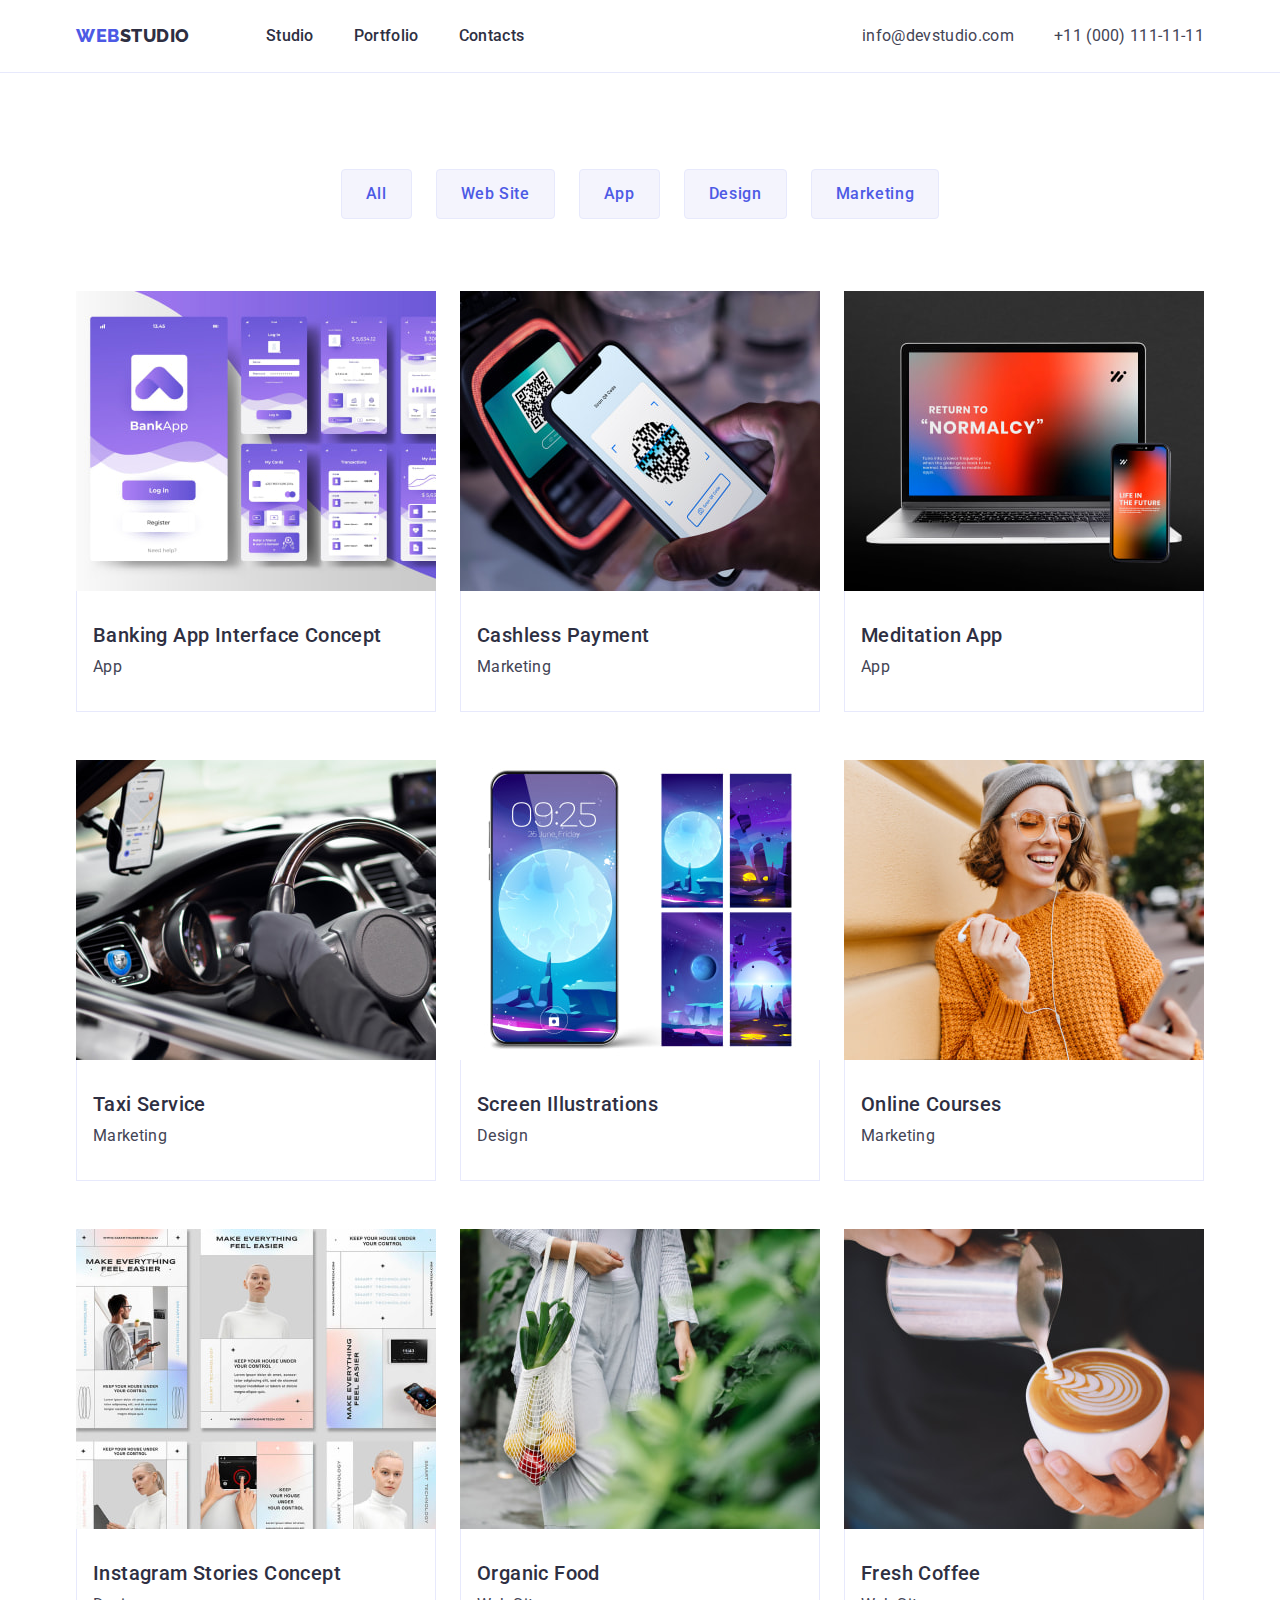
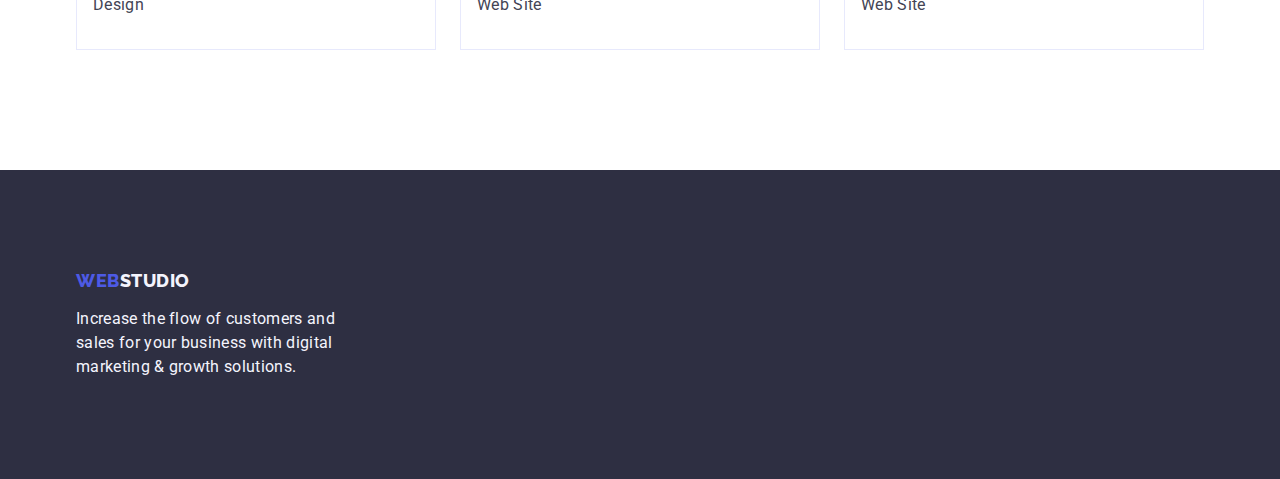
==== portfolio.html @ 87d80cf1 "Initial commit" ====
<!DOCTYPE html>
<html lang="en">
  <head>
    <meta charset="UTF-8" />
    <meta http-equiv="X-UA-Compatible" content="IE=edge" />
    <meta name="viewport" content="width=device-width, initial-scale=1.0" />
    <meta name="description" content="WebStudio" />
    <title>Portfolio</title>
    <link rel="preconnect" href="https://fonts.googleapis.com" />
    <link rel="preconnect" href="https://fonts.gstatic.com" />
    <link
      href="https://fonts.googleapis.com/css2?family=Raleway:wght@800&family=Roboto:wght@400;500;700&display=swap"
      rel="stylesheet" />
    <link
      rel="stylesheet"
      href="https://cdn.jsdelivr.net/npm/modern-normalize@2.0.0/modern-normalize.min.css" />
    <link rel="stylesheet" href="./css/styles.css" />
  </head>
  <body>
    <header class="header">
      <div class="container header-container">
        <nav class="navigation">
          <a class="logo link" href="./portfolio.html"
            >Web<span class="logo-decor">Studio</span></a
          >
          <ul class="menu list">
            <li class="menu-item">
              <a class="menu-link link" href="./index.html">Studio</a>
            </li>
            <li class="menu-item">
              <a class="menu-link link" href="./portfolio.html">Portfolio</a>
            </li>
            <li class="menu-item">
              <a class="menu-link link" href="">Contacts</a>
            </li>
          </ul>
        </nav>
        <address class="contacts">
          <ul class="contacts-list list">
            <li class="contacts-item">
              <a class="contacts-link link" href="mailto:info@devstudio.com"
                >info@devstudio.com</a
              >
            </li>
            <li class="contacts-item">
              <a class="contacts-link link" href="tel:+110001111111"
                >+11 (000) 111-11-11</a
              >
            </li>
          </ul>
        </address>
      </div>
    </header>
    <main class="main">
      <!-- section Portfolio -->
      <section class="portfolio section">
        <div class="container">
          <h1 class="visually-hidden">Portfolio</h1>
          <ul class="filter list">
            <li class="filter-item">
              <button type="button" class="filter-btn button">All</button>
            </li>
            <li class="filter-item">
              <button type="button" class="filter-btn button">Web Site</button>
            </li>
            <li class="filter-item">
              <button type="button" class="filter-btn button">App</button>
            </li>
            <li class="filter-item">
              <button type="button" class="filter-btn button">Design</button>
            </li>
            <li class="filter-item">
              <button type="button" class="filter-btn button">Marketing</button>
            </li>
          </ul>
          <ul class="content list card-set">
            <li class="card card-set-item">
              <a href="" class="link">
                <img
                  src="./images/portfolio/img-01.jpg"
                  alt="Banking App Interface Concept"
                  class="card-img"
                  width="360"
                  height="300" />
                <div class="card-info portfolio-card-info">
                  <h2 class="subtitle">Banking App Interface Concept</h2>
                  <p class="text">App</p>
                </div>
              </a>
            </li>
            <li class="card card-set-item">
              <a href="" class="link">
                <img
                  src="./images/portfolio/img-02.jpg"
                  alt="Cashless Payment"
                  class="card-img"
                  width="360"
                  height="300" />
                <div class="card-info portfolio-card-info">
                  <h2 class="subtitle">Cashless Payment</h2>
                  <p class="text">Marketing</p>
                </div>
              </a>
            </li>
            <li class="card card-set-item">
              <a href="" class="link">
                <img
                  src="./images/portfolio/img-03.jpg"
                  alt="Meditation App"
                  class="card-img"
                  width="360"
                  height="300" />
                <div class="card-info portfolio-card-info">
                  <h2 class="subtitle">Meditation App</h2>
                  <p class="text">App</p>
                </div>
              </a>
            </li>
            <li class="card card-set-item">
              <a href="" class="link">
                <img
                  src="./images/portfolio/img-04.jpg"
                  alt="a man driving a taxi"
                  class="card-img"
                  width="360"
                  height="300" />
                <div class="card-info portfolio-card-info">
                  <h2 class="subtitle">Taxi Service</h2>
                  <p class="text">Marketing</p>
                </div>
              </a>
            </li>
            <li class="card card-set-item">
              <a href="" class="link">
                <img
                  src="./images/portfolio/img-05.jpg"
                  alt="Screen Illustrations"
                  class="card-img"
                  width="360"
                  height="300" />
                <div class="card-info portfolio-card-info">
                  <h2 class="subtitle">Screen Illustrations</h2>
                  <p class="text">Design</p>
                </div>
              </a>
            </li>
            <li class="card card-set-item">
              <a href="" class="link">
                <img
                  src="./images/portfolio/img-06.jpg"
                  alt="the girl communicates online"
                  class="card-img"
                  width="360"
                  height="300" />
                <div class="card-info portfolio-card-info">
                  <h2 class="subtitle">Online Courses</h2>
                  <p class="text">Marketing</p>
                </div>
              </a>
            </li>
            <li class="card card-set-item">
              <a href="" class="link">
                <img
                  src="./images/portfolio/img-07.jpg"
                  alt="Instagram Stories"
                  class="card-img"
                  width="360"
                  height="300" />
                <div class="card-info portfolio-card-info">
                  <h2 class="subtitle">Instagram Stories Concept</h2>
                  <p class="text">Design</p>
                </div>
              </a>
            </li>
            <li class="card card-set-item">
              <a href="" class="link">
                <img
                  src="./images/portfolio/img-08.jpg"
                  alt="a woman holds a bag with groceries in her hands"
                  class="card-img"
                  width="360"
                  height="300" />
                <div class="card-info portfolio-card-info">
                  <h2 class="subtitle">Organic Food</h2>
                  <p class="text">Web Site</p>
                </div>
              </a>
            </li>
            <li class="card card-set-item">
              <a href="" class="link">
                <img
                  src="./images/portfolio/img-09.jpg"
                  alt="a cup of coffee"
                  class="card-img"
                  width="360"
                  height="300" />
                <div class="card-info portfolio-card-info">
                  <h2 class="subtitle">Fresh Coffee</h2>
                  <p class="text">Web Site</p>
                </div>
              </a>
            </li>
          </ul>
        </div>
      </section>
    </main>
    <footer class="footer">
      <div class="container footer-container">
        <a class="logo footer-logo link" href="./index.html"
          >Web<span class="logo-decor">Studio</span></a
        >
        <p class="footer-text">
          Increase the flow of customers and sales for your business with
          digital marketing & growth solutions.
        </p>
      </div>
    </footer>
  </body>
</html>
---- css/styles.css ----
/*____________________ЗМІННІ___________________________*/

:root {

    /*____________________COLOR___________________________*/
    --iris: #4d5ae5;
    --ocean: #404bbf;
    --navyBlue: #2e2f42;
    --green: #31d0aa;
    --slate: #434455;
    --lightSlate: #8E8F99;
    --cornflower: #E7E9FC;
    --cloud: #F4F4FD;
    --navyBlueModal: #2e2f4266;
    --grey: #2e2f42b3;
    --white: #ffffff;
    --dairy: #FCFCFC;

/*____________________FONTS___________________________*/

    --logoFont: "Raleway", sans-serif;


    /*____________________FLEX___________________________*/
    --items: 3;
    --indent-column: 24px;
    --indent-row: var(--indent-column);

}


/*____________________ЗАГАЛЬНІ НАЛАШТУВАННЯ___________________________*/

body {
    font-family: "Roboto", sans-serif;
    letter-spacing: 0.02em;
    font-weight: 400;
    font-size: 16px;
    line-height: 1.5;
    background-color: var(--white);
    color: var(--slate);
    min-height: 100vh;
    display: flex;
    flex-direction: column;
}

main {
    flex-grow: 1;
}

button {
    cursor: pointer;
    border: none;
}

address {
    font-style: normal;
}

h1,
h2,
h3,
h4,
h5,
h6,
p {
    margin: 0;
}

ul,
ol {
    margin: 0;
    padding: 0;
}

img {
    display: block;
    max-width: 100%;
    height: auto;
}


.list {
    list-style-type: none;
}

.link {
    text-decoration: none;
    color: currentColor;
}

.visually-hidden {
    position: absolute;
    width: 1px;
    height: 1px;
    margin: -1px;
    border: 0;
    padding: 0;
    white-space: nowrap;
    clip-path: inset(100%);
    clip: rect(0 0 0 0);
    overflow: hidden;
}

.section {
    padding-top: 120px;
    padding-bottom: 120px;
}

.container {
    max-width: 1158px;
    margin: 0 auto;
    padding: 0 15px;
}



/*____________________FLEX___________________________*/

.card-set {
    display: flex;
    flex-wrap: wrap;
    row-gap: var(--indent-row);
    column-gap: var(--indent-column);
}

.card-set-item {
    flex-basis: calc((100% - var(--indent-column) * (var(--items) - 1)) / var(--items));
}




/*____________________HEADER___________________________*/

.header {
    border-bottom: 1px solid var(--cornflower);
}

.header-container {
    display: flex;
    align-items: center;
    justify-content: space-between;
    column-gap: 76px;
}

.navigation {
    display: flex;
    align-items: center;
    /* column-gap: 76px; */
}

.logo {
    font-family: var(--logoFont);
    font-weight: 800;
    font-size: 18px;
    line-height: 1.17;
    text-transform: uppercase;
    color: var(--iris);
    letter-spacing: 0.03em;
    margin-right: 76px;
}

.logo-decor {
    color: var(--navyBlue);
}

.menu {
    display: flex;
    align-items: center;
    /* column-gap: 40px; */
    gap: 40px;
    flex-wrap: wrap;
}

.menu-item {
}

.menu-link {
    display: inline-block;
    font-weight: 500;
    color: var(--navyBlue);
    font-size: 16px;
    line-height: 1.5;
    letter-spacing: 0.02em;
    padding: 24px 0;
}

.menu-link:hover,
.menu-link:focus 
{
    text-decoration: underline;
}

.menu-link:hover,
.menu-link:focus,
.contacts-link:hover,
.contacts-link:focus {
    color: var(--ocean);
}

.contacts-list {
    display: flex;
    align-items: center;
    justify-content: flex-end;
    flex-wrap: wrap;
    /* column-gap: 40px; */
    /* row-gap: 20px; */
    gap: 40px;
}

.contacts-link {
    color: var(--slate);
}


/*____________________HERO___________________________*/

.hero {
    background-color: var(--navyBlue);
    text-align: center;
    padding: 188px 0;
}

.main-title {
    color: var(--white);
    font-weight: 700;
    font-size: 56px;
    line-height: 1.07;
    letter-spacing: 0.02em;
    max-width: 496px;
    margin: 0 auto;
}

.main-title:not(:last-child) {
   margin-bottom: 48px;
}

.button-main {
    color: var(--white);
    background-color: var(--iris);
    padding: 16px 32px;
    min-width: 169px;
    margin: 0 auto;
}

.button-main:hover,
.button-main:focus {
    background-color: var(--ocean);
}


/*____________________СПІЛЬНІ НАЛАШТУВАННЯ___________________________*/

.section-title {
    font-weight: 700;
    font-size: 36px;
    line-height: 1.11;
    text-align: center;
    text-transform: capitalize;
    color: var(--navyBlue);
    letter-spacing: 0.02em;
}

.section-title:not(:last-child) {
    margin-bottom: 72px;
}

.subtitle {
    font-weight: 500;
    font-size: 20px;
    line-height: 1.2;
    color: var(--navyBlue);
    letter-spacing: 0.02em;
}

.subtitle:not(:last-child) {
    margin-bottom: 8px;
}

.card-info {
    padding: 32px 16px;
}

.button {
    font-family: "Roboto", sans-serif;
    font-weight: 500;
    letter-spacing: 0.04em;
    text-transform: capitalize;
    font-size: 16px;
    line-height: 1.5;
    /* display: inline-block; */
    display: block;
    border-radius: 4px;
}

/*____________________BENEFITS___________________________*/

.benefits {
    /* padding-bottom: 0; */
}

.benefits-list {
    --items: 4;
    /* gap: 24px; */
}

.benefits-item {
   /* flex-basis: calc((100% - 3 * 24px) / 4); */
}





/*____________________TEAM___________________________*/

.team {
    background-color: var(--cloud);
    text-align: center;
}

.team-list {
    --items: 4;
    /* gap: 24px; */
}

.team-item {
    background-color: var(--white);
    border-radius: 0px 0px 4px 4px;
    box-shadow: 0px 2px 1px 0px rgba(46, 47, 66, 0.08), 0px 1px 1px 0px rgba(46, 47, 66, 0.16), 0px 1px 6px 0px rgba(46, 47, 66, 0.08);
}



/*____________________FOOTER___________________________*/

.footer {
    background-color: var(--navyBlue);
    padding: 100px 0;
}

.footer-logo {
    display: inline-block;
}

.footer-logo:not(:last-child) {
    margin-bottom: 16px;
}

.footer-text {
    color: var(--cloud);
    max-width: 264px;
}

.footer .logo-decor {
    color: var(--cloud);
}


/*____________________FILTER / PORTFOLIO___________________________*/

.portfolio {
    padding-top: 96px;
}

.filter {
    display: flex;
    justify-content: center;
    align-items: center;
    flex-wrap: wrap;
    gap: 24px;
}

.filter:not(:last-child) {
    margin-bottom: 72px;
}

.filter-btn {
    color: var(--iris);
    background-color: var(--cloud);
    padding: 12px 24px;
    border: 1px solid var(--cornflower);
}

.filter-btn:hover,
.filter-btn:focus
 {
    color: var(--white);
    background-color: var(--ocean);
    border: 1px solid transparent;
}

.content {
    --indent-row: 48px;
}

.portfolio-card-info {
    border: 1px solid var(--cornflower);
    border-top: none;
}
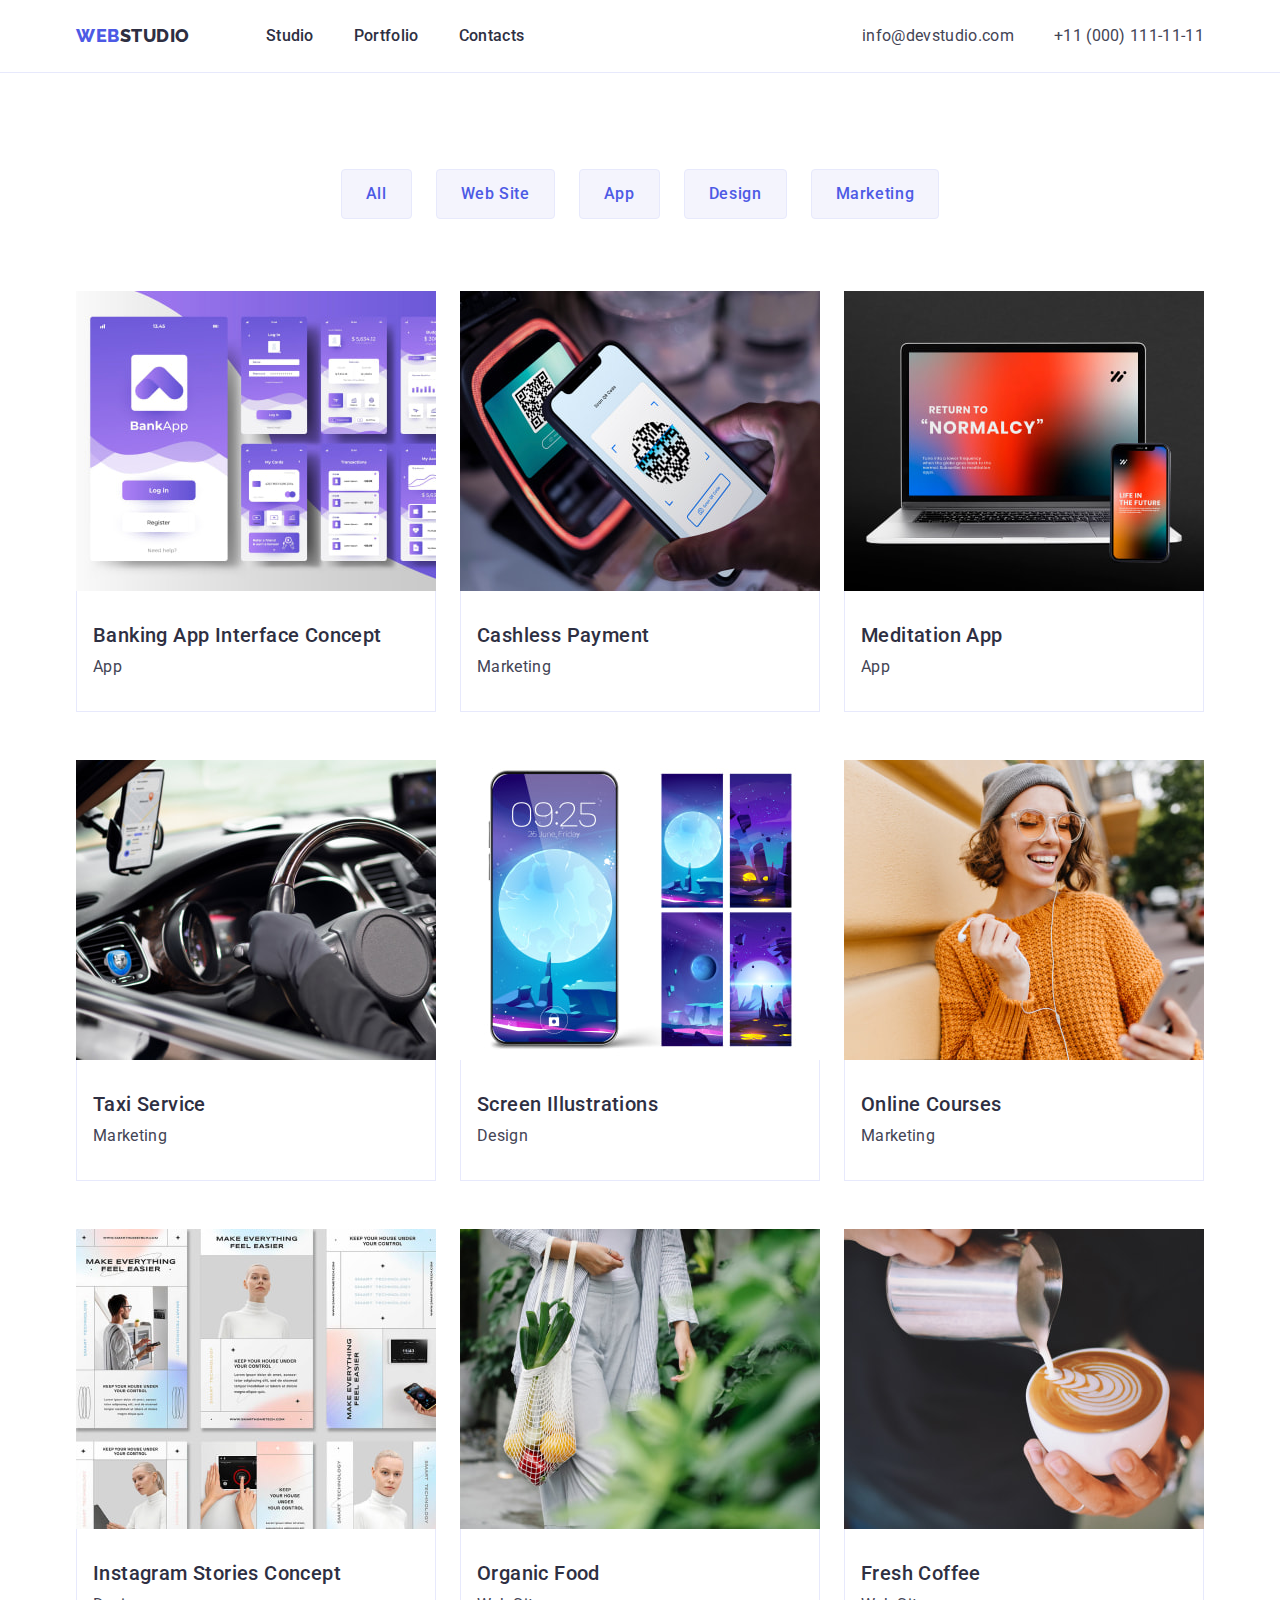
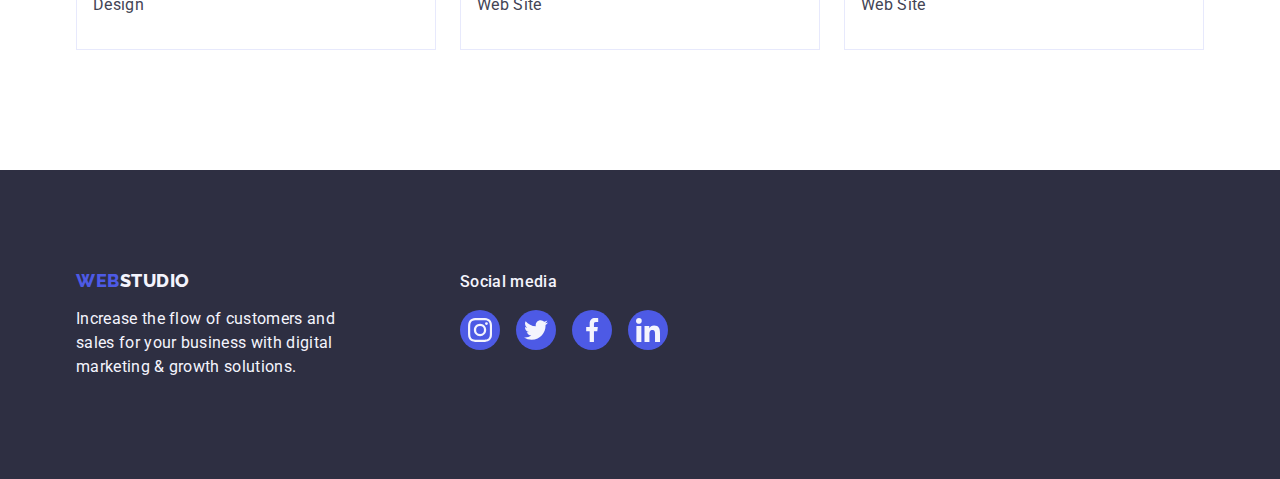
==== commit 308caa56: "стилі для benefits, team, customers, footer" ====
--- a/portfolio.html
+++ b/portfolio.html
@@ -206,13 +206,60 @@
     </main>
     <footer class="footer">
       <div class="container footer-container">
-        <a class="logo footer-logo link" href="./index.html"
-          >Web<span class="logo-decor">Studio</span></a
-        >
-        <p class="footer-text">
-          Increase the flow of customers and sales for your business with
-          digital marketing & growth solutions.
-        </p>
+        <div class="footer-column-one">
+          <a class="logo footer-logo link" href="./index.html"
+            >Web<span class="logo-decor">Studio</span></a
+          >
+          <p class="footer-text">
+            Increase the flow of customers and sales for your business with
+            digital marketing & growth solutions.
+          </p>
+        </div>
+        <div class="footer-column-two">
+          <p class="footer-text footer-text-weight">Social media</p>
+          <ul class="footer-social-list list social">
+            <li class="social-item">
+              <a
+                href=""
+                class="footer-social-link social-link"
+                aria-label="instagram">
+                <svg class="social-icon" width="24" height="24">
+                  <use href="./images/icons.svg#instagram"></use>
+                </svg>
+              </a>
+            </li>
+            <li class="social-item">
+              <a
+                href=""
+                class="footer-social-link social-link"
+                aria-label="twitter">
+                <svg class="social-icon" width="24" height="24">
+                  <use href="./images/icons.svg#twitter"></use>
+                </svg>
+              </a>
+            </li>
+            <li class="social-item">
+              <a
+                href=""
+                class="footer-social-link social-link"
+                aria-label="facebook">
+                <svg class="social-icon" width="24" height="24">
+                  <use href="./images/icons.svg#facebook"></use>
+                </svg>
+              </a>
+            </li>
+            <li class="social-item">
+              <a
+                href=""
+                class="footer-social-link social-link"
+                aria-label="linkedin">
+                <svg class="social-icon" width="24" height="24">
+                  <use href="./images/icons.svg#linkedin"></use>
+                </svg>
+              </a>
+            </li>
+          </ul>
+        </div>
       </div>
     </footer>
   </body>
--- a/css/styles.css
+++ b/css/styles.css
@@ -21,6 +21,12 @@
     --logoFont: "Raleway", sans-serif;
 
 
+/*____________________ANIMATION___________________________*/
+
+    --duration: 250ms;
+    --timingFunction: cubic-bezier(0.4, 0, 0.2, 1);
+
+
     /*____________________FLEX___________________________*/
     --items: 3;
     --indent-column: 24px;
@@ -130,126 +136,6 @@
 
 
 
-
-/*____________________HEADER___________________________*/
-
-.header {
-    border-bottom: 1px solid var(--cornflower);
-}
-
-.header-container {
-    display: flex;
-    align-items: center;
-    justify-content: space-between;
-    column-gap: 76px;
-}
-
-.navigation {
-    display: flex;
-    align-items: center;
-    /* column-gap: 76px; */
-}
-
-.logo {
-    font-family: var(--logoFont);
-    font-weight: 800;
-    font-size: 18px;
-    line-height: 1.17;
-    text-transform: uppercase;
-    color: var(--iris);
-    letter-spacing: 0.03em;
-    margin-right: 76px;
-}
-
-.logo-decor {
-    color: var(--navyBlue);
-}
-
-.menu {
-    display: flex;
-    align-items: center;
-    /* column-gap: 40px; */
-    gap: 40px;
-    flex-wrap: wrap;
-}
-
-.menu-item {
-}
-
-.menu-link {
-    display: inline-block;
-    font-weight: 500;
-    color: var(--navyBlue);
-    font-size: 16px;
-    line-height: 1.5;
-    letter-spacing: 0.02em;
-    padding: 24px 0;
-}
-
-.menu-link:hover,
-.menu-link:focus 
-{
-    text-decoration: underline;
-}
-
-.menu-link:hover,
-.menu-link:focus,
-.contacts-link:hover,
-.contacts-link:focus {
-    color: var(--ocean);
-}
-
-.contacts-list {
-    display: flex;
-    align-items: center;
-    justify-content: flex-end;
-    flex-wrap: wrap;
-    /* column-gap: 40px; */
-    /* row-gap: 20px; */
-    gap: 40px;
-}
-
-.contacts-link {
-    color: var(--slate);
-}
-
-
-/*____________________HERO___________________________*/
-
-.hero {
-    background-color: var(--navyBlue);
-    text-align: center;
-    padding: 188px 0;
-}
-
-.main-title {
-    color: var(--white);
-    font-weight: 700;
-    font-size: 56px;
-    line-height: 1.07;
-    letter-spacing: 0.02em;
-    max-width: 496px;
-    margin: 0 auto;
-}
-
-.main-title:not(:last-child) {
-   margin-bottom: 48px;
-}
-
-.button-main {
-    color: var(--white);
-    background-color: var(--iris);
-    padding: 16px 32px;
-    min-width: 169px;
-    margin: 0 auto;
-}
-
-.button-main:hover,
-.button-main:focus {
-    background-color: var(--ocean);
-}
-
-
 /*____________________СПІЛЬНІ НАЛАШТУВАННЯ___________________________*/
 
 .section-title {
@@ -294,10 +180,153 @@
     border-radius: 4px;
 }
 
+.social {
+    display: flex;
+    align-items: center;
+    flex-wrap: wrap;
+}
+
+.social-item {}
+
+.social-link {
+    display: flex;
+    align-items: center;
+    justify-content: center;
+    flex-basis: 40px;
+    width: 40px;
+    height: 40px;
+    border-radius: 50%;
+    background-color: var(--iris);
+    transition: background-color var(--duration) var(--timingFunction);
+}
+
+.social-icon {}
+
+
+
+/*____________________HEADER___________________________*/
+
+.header {
+    border-bottom: 1px solid var(--cornflower);
+}
+
+.header-container {
+    display: flex;
+    align-items: center;
+    justify-content: space-between;
+    column-gap: 76px;
+}
+
+.navigation {
+    display: flex;
+    align-items: center;
+    /* column-gap: 76px; */
+}
+
+.logo {
+    font-family: var(--logoFont);
+    font-weight: 800;
+    font-size: 18px;
+    line-height: 1.17;
+    text-transform: uppercase;
+    color: var(--iris);
+    letter-spacing: 0.03em;
+    margin-right: 76px;
+}
+
+.logo-decor {
+    color: var(--navyBlue);
+}
+
+.menu {
+    display: flex;
+    align-items: center;
+    /* column-gap: 40px; */
+    gap: 40px;
+    flex-wrap: wrap;
+}
+
+.menu-item {
+}
+
+.menu-link {
+    display: inline-block;
+    font-weight: 500;
+    color: var(--navyBlue);
+    font-size: 16px;
+    line-height: 1.5;
+    letter-spacing: 0.02em;
+    padding: 24px 0;
+}
+
+.menu-link:hover,
+.menu-link:focus 
+{
+    text-decoration: underline;
+}
+
+.menu-link:hover,
+.menu-link:focus,
+.contacts-link:hover,
+.contacts-link:focus {
+    color: var(--ocean);
+}
+
+.contacts-list {
+    display: flex;
+    align-items: center;
+    justify-content: flex-end;
+    flex-wrap: wrap;
+    /* column-gap: 40px; */
+    /* row-gap: 20px; */
+    gap: 40px;
+}
+
+.contacts-link {
+    color: var(--slate);
+}
+
+
+/*____________________HERO___________________________*/
+
+.hero {
+    background-color: var(--navyBlue);
+    text-align: center;
+    padding: 188px 0;
+}
+
+.main-title {
+    color: var(--white);
+    font-weight: 700;
+    font-size: 56px;
+    line-height: 1.07;
+    letter-spacing: 0.02em;
+    max-width: 496px;
+    margin: 0 auto;
+}
+
+.main-title:not(:last-child) {
+   margin-bottom: 48px;
+}
+
+.button-main {
+    color: var(--white);
+    background-color: var(--iris);
+    padding: 16px 32px;
+    min-width: 169px;
+    margin: 0 auto;
+}
+
+.button-main:hover,
+.button-main:focus {
+    background-color: var(--ocean);
+}
+
+
 /*____________________BENEFITS___________________________*/
 
 .benefits {
-    /* padding-bottom: 0; */
+   
 }
 
 .benefits-list {
@@ -309,6 +338,26 @@
    /* flex-basis: calc((100% - 3 * 24px) / 4); */
 }
 
+.benefits-wrap-icon{
+    padding: 24px 100px;
+    background-color: var(--cloud);
+}
+
+.benefits-wrap-icon:not(:last-child) {
+   margin-bottom: 8px;
+}
+
+.benefits-icon {}
+
+
+
+
+
+/*____________________SPECIALTY___________________________*/
+
+.specialty {
+    padding-top: 0;
+}
 
 
 
@@ -331,6 +380,64 @@
     box-shadow: 0px 2px 1px 0px rgba(46, 47, 66, 0.08), 0px 1px 1px 0px rgba(46, 47, 66, 0.16), 0px 1px 6px 0px rgba(46, 47, 66, 0.08);
 }
 
+.team-text:not(:last-child) {
+    margin-bottom: 8px;
+}
+
+.team-social-list {
+    gap: 24px;
+}
+
+.team-social-link {
+
+}
+
+.team-social-link:hover, .team-social-link:focus {
+    background-color: var(--ocean);
+}
+
+
+
+
+/*____________________CUSTOMERS___________________________*/
+
+.customers {}
+
+.customers-list {
+    display: flex;
+    align-items: center;
+    flex-wrap: wrap;
+    gap: 24px;
+}
+
+.customers-item {}
+
+.customers-link {
+    display: flex;
+    align-items: center;
+    justify-content: center;
+    flex-basis: 168px;
+    width: 168px;
+    height: 88px;
+    border: 1px solid var(--lightSlate);
+    border-radius: 4px;
+    transition: border-color var(--duration) var(--timingFunction);
+}
+
+.customers-link:hover, 
+.customers-link:focus {
+    border-color: var(--ocean);
+}
+
+.customers-icon {
+    fill: var(--lightSlate);
+    transition: fill var(--duration) var(--timingFunction);
+}
+
+.customers-link:hover .customers-icon,
+.customers-link:focus .customers-icon {
+    fill: var(--ocean);
+}
 
 
 /*____________________FOOTER___________________________*/
@@ -340,6 +447,15 @@
     padding: 100px 0;
 }
 
+.footer-container {
+    display: flex;
+    flex-wrap: wrap;
+}
+
+.footer-column-one:not(:last-child) {
+    margin-right: 120px;
+}
+
 .footer-logo {
     display: inline-block;
 }
@@ -355,6 +471,25 @@
 
 .footer .logo-decor {
     color: var(--cloud);
+}
+
+.footer-text-weight {
+    font-weight: 500;
+}
+
+.footer-text-weight:not(:last-child) {
+    margin-bottom: 16px;
+}
+
+.footer-social-list {
+    gap: 16px;
+}
+
+.footer-social-link {}
+
+.footer-social-link:hover,
+.footer-social-link:focus {
+    background-color: var(--green);
 }
 
 
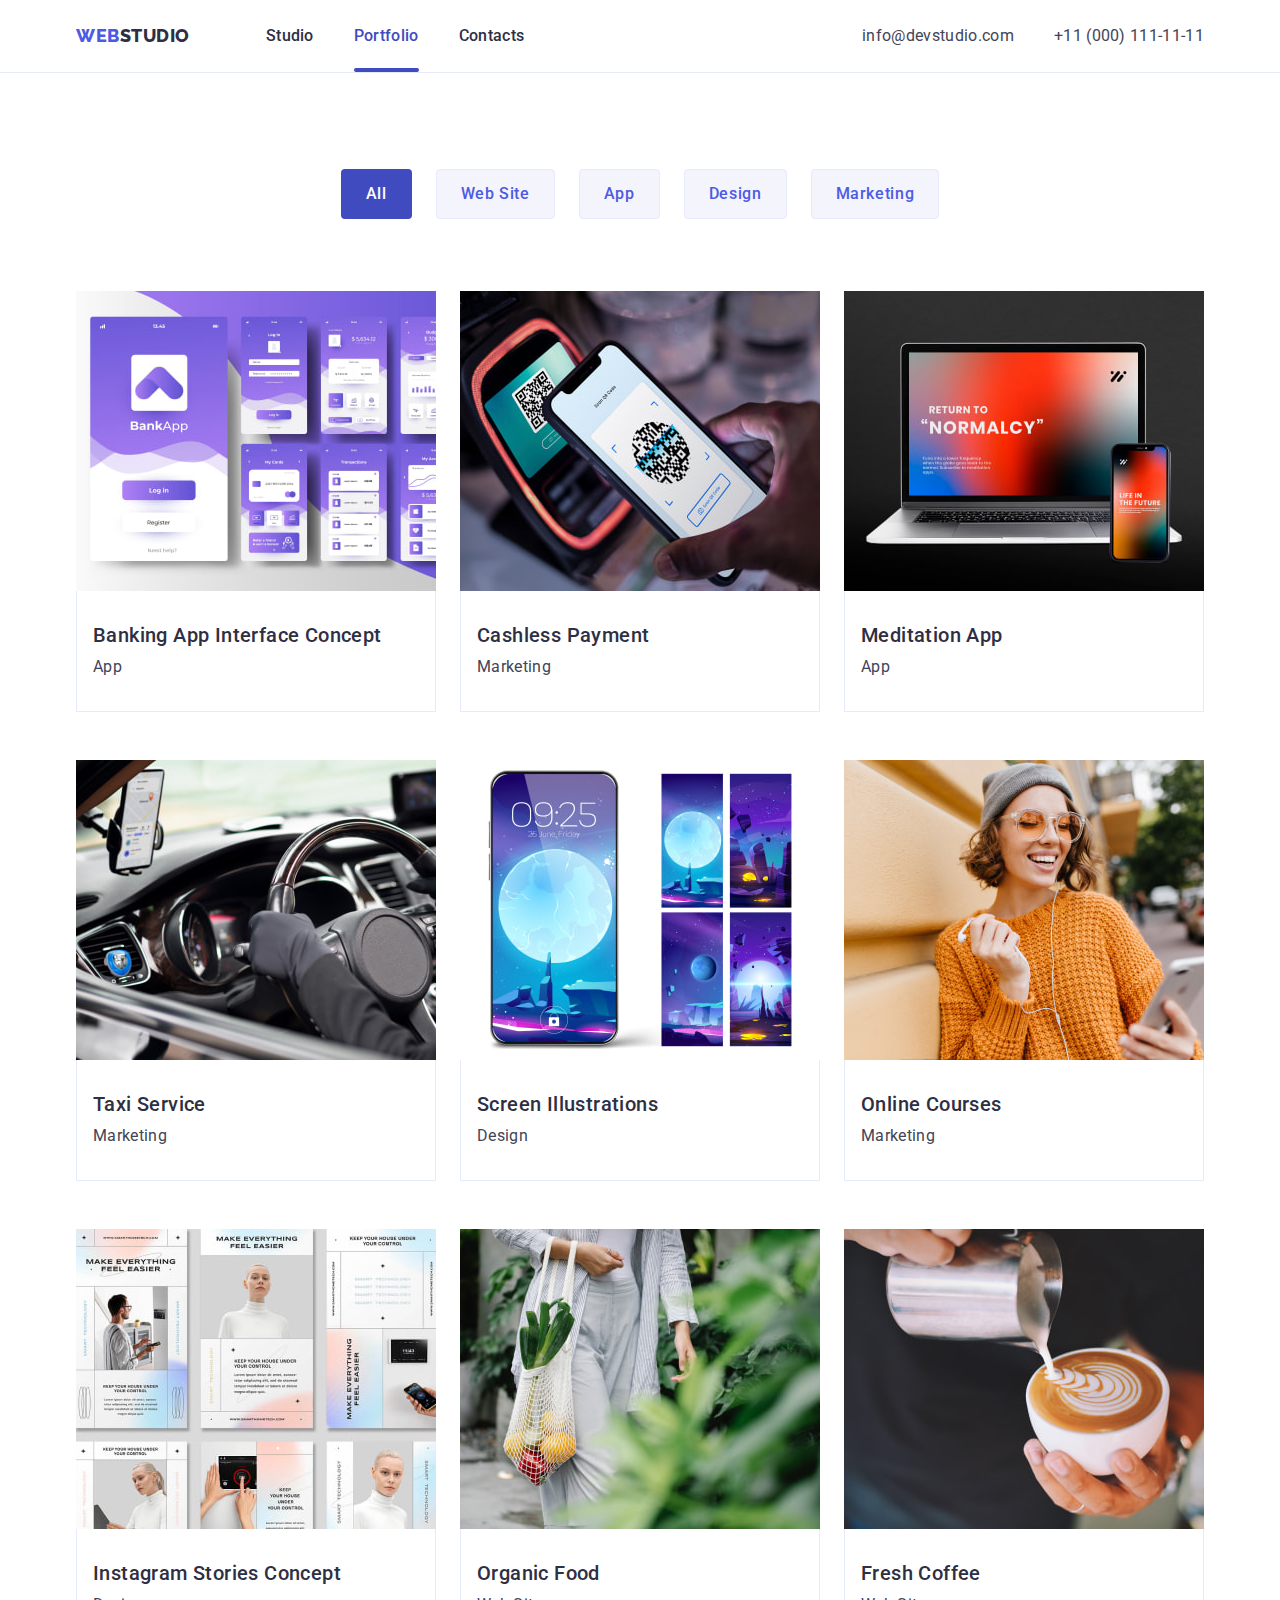
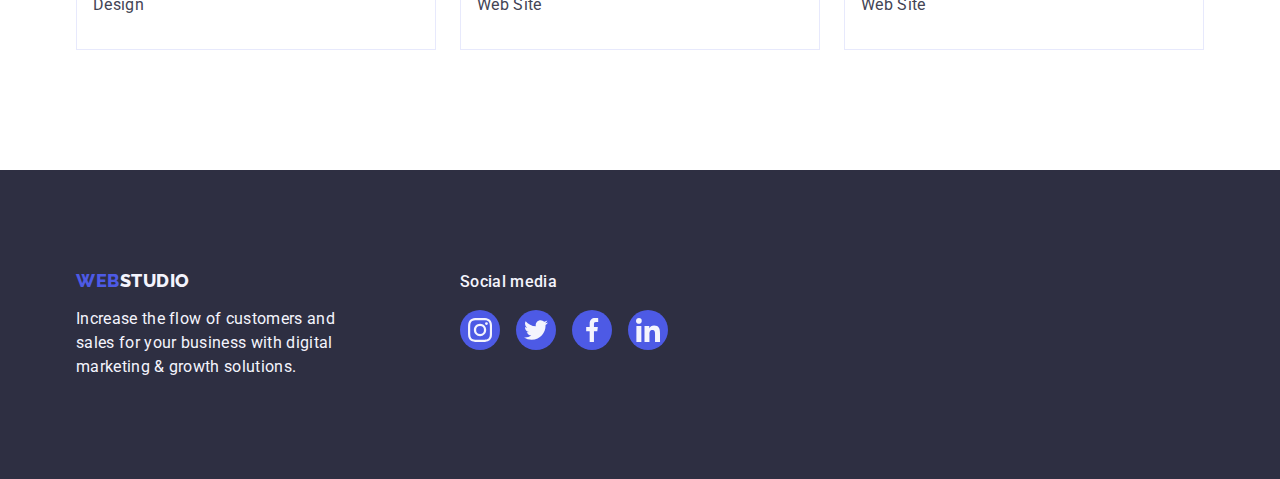
==== commit f1d58a43: "styles for portfolio, header, hero, modal" ====
--- a/portfolio.html
+++ b/portfolio.html
@@ -28,7 +28,9 @@
               <a class="menu-link link" href="./index.html">Studio</a>
             </li>
             <li class="menu-item">
-              <a class="menu-link link" href="./portfolio.html">Portfolio</a>
+              <a class="menu-link menu-link-active link" href="./portfolio.html"
+                >Portfolio</a
+              >
             </li>
             <li class="menu-item">
               <a class="menu-link link" href="">Contacts</a>
@@ -58,7 +60,9 @@
           <h1 class="visually-hidden">Portfolio</h1>
           <ul class="filter list">
             <li class="filter-item">
-              <button type="button" class="filter-btn button">All</button>
+              <button type="button" class="filter-btn filter-btn-active button">
+                All
+              </button>
             </li>
             <li class="filter-item">
               <button type="button" class="filter-btn button">Web Site</button>
@@ -76,12 +80,21 @@
           <ul class="content list card-set">
             <li class="card card-set-item">
               <a href="" class="link">
-                <img
-                  src="./images/portfolio/img-01.jpg"
-                  alt="Banking App Interface Concept"
-                  class="card-img"
-                  width="360"
-                  height="300" />
+                <div class="card-head">
+                  <img
+                    src="./images/portfolio/img-01.jpg"
+                    alt="Banking App Interface Concept"
+                    class="card-img"
+                    width="360"
+                    height="300" />
+                  <div class="card-overlay">
+                    <p class="text-card-overlay">
+                      14 Stylish and User-Friendly App Design Concepts · Task
+                      Manager App · Calorie Tracker App · Exotic Fruit Ecommerce
+                      App · Cloud Storage App
+                    </p>
+                  </div>
+                </div>
                 <div class="card-info portfolio-card-info">
                   <h2 class="subtitle">Banking App Interface Concept</h2>
                   <p class="text">App</p>
@@ -90,12 +103,21 @@
             </li>
             <li class="card card-set-item">
               <a href="" class="link">
-                <img
-                  src="./images/portfolio/img-02.jpg"
-                  alt="Cashless Payment"
-                  class="card-img"
-                  width="360"
-                  height="300" />
+                <div class="card-head">
+                  <img
+                    src="./images/portfolio/img-02.jpg"
+                    alt="Cashless Payment"
+                    class="card-img"
+                    width="360"
+                    height="300" />
+                  <div class="card-overlay">
+                    <p class="text-card-overlay">
+                      14 Stylish and User-Friendly App Design Concepts · Task
+                      Manager App · Calorie Tracker App · Exotic Fruit Ecommerce
+                      App · Cloud Storage App
+                    </p>
+                  </div>
+                </div>
                 <div class="card-info portfolio-card-info">
                   <h2 class="subtitle">Cashless Payment</h2>
                   <p class="text">Marketing</p>
@@ -104,12 +126,21 @@
             </li>
             <li class="card card-set-item">
               <a href="" class="link">
-                <img
-                  src="./images/portfolio/img-03.jpg"
-                  alt="Meditation App"
-                  class="card-img"
-                  width="360"
-                  height="300" />
+                <div class="card-head">
+                  <img
+                    src="./images/portfolio/img-03.jpg"
+                    alt="Meditation App"
+                    class="card-img"
+                    width="360"
+                    height="300" />
+                  <div class="card-overlay">
+                    <p class="text-card-overlay">
+                      14 Stylish and User-Friendly App Design Concepts · Task
+                      Manager App · Calorie Tracker App · Exotic Fruit Ecommerce
+                      App · Cloud Storage App
+                    </p>
+                  </div>
+                </div>
                 <div class="card-info portfolio-card-info">
                   <h2 class="subtitle">Meditation App</h2>
                   <p class="text">App</p>
@@ -118,12 +149,21 @@
             </li>
             <li class="card card-set-item">
               <a href="" class="link">
-                <img
-                  src="./images/portfolio/img-04.jpg"
-                  alt="a man driving a taxi"
-                  class="card-img"
-                  width="360"
-                  height="300" />
+                <div class="card-head">
+                  <img
+                    src="./images/portfolio/img-04.jpg"
+                    alt="a man driving a taxi"
+                    class="card-img"
+                    width="360"
+                    height="300" />
+                  <div class="card-overlay">
+                    <p class="text-card-overlay">
+                      14 Stylish and User-Friendly App Design Concepts · Task
+                      Manager App · Calorie Tracker App · Exotic Fruit Ecommerce
+                      App · Cloud Storage App
+                    </p>
+                  </div>
+                </div>
                 <div class="card-info portfolio-card-info">
                   <h2 class="subtitle">Taxi Service</h2>
                   <p class="text">Marketing</p>
@@ -132,12 +172,21 @@
             </li>
             <li class="card card-set-item">
               <a href="" class="link">
-                <img
-                  src="./images/portfolio/img-05.jpg"
-                  alt="Screen Illustrations"
-                  class="card-img"
-                  width="360"
-                  height="300" />
+                <div class="card-head">
+                  <img
+                    src="./images/portfolio/img-05.jpg"
+                    alt="Screen Illustrations"
+                    class="card-img"
+                    width="360"
+                    height="300" />
+                  <div class="card-overlay">
+                    <p class="text-card-overlay">
+                      14 Stylish and User-Friendly App Design Concepts · Task
+                      Manager App · Calorie Tracker App · Exotic Fruit Ecommerce
+                      App · Cloud Storage App
+                    </p>
+                  </div>
+                </div>
                 <div class="card-info portfolio-card-info">
                   <h2 class="subtitle">Screen Illustrations</h2>
                   <p class="text">Design</p>
@@ -146,12 +195,21 @@
             </li>
             <li class="card card-set-item">
               <a href="" class="link">
-                <img
-                  src="./images/portfolio/img-06.jpg"
-                  alt="the girl communicates online"
-                  class="card-img"
-                  width="360"
-                  height="300" />
+                <div class="card-head">
+                  <img
+                    src="./images/portfolio/img-06.jpg"
+                    alt="the girl communicates online"
+                    class="card-img"
+                    width="360"
+                    height="300" />
+                  <div class="card-overlay">
+                    <p class="text-card-overlay">
+                      14 Stylish and User-Friendly App Design Concepts · Task
+                      Manager App · Calorie Tracker App · Exotic Fruit Ecommerce
+                      App · Cloud Storage App
+                    </p>
+                  </div>
+                </div>
                 <div class="card-info portfolio-card-info">
                   <h2 class="subtitle">Online Courses</h2>
                   <p class="text">Marketing</p>
@@ -160,12 +218,21 @@
             </li>
             <li class="card card-set-item">
               <a href="" class="link">
-                <img
-                  src="./images/portfolio/img-07.jpg"
-                  alt="Instagram Stories"
-                  class="card-img"
-                  width="360"
-                  height="300" />
+                <div class="card-head">
+                  <img
+                    src="./images/portfolio/img-07.jpg"
+                    alt="Instagram Stories"
+                    class="card-img"
+                    width="360"
+                    height="300" />
+                  <div class="card-overlay">
+                    <p class="text-card-overlay">
+                      14 Stylish and User-Friendly App Design Concepts · Task
+                      Manager App · Calorie Tracker App · Exotic Fruit Ecommerce
+                      App · Cloud Storage App
+                    </p>
+                  </div>
+                </div>
                 <div class="card-info portfolio-card-info">
                   <h2 class="subtitle">Instagram Stories Concept</h2>
                   <p class="text">Design</p>
@@ -174,12 +241,21 @@
             </li>
             <li class="card card-set-item">
               <a href="" class="link">
-                <img
-                  src="./images/portfolio/img-08.jpg"
-                  alt="a woman holds a bag with groceries in her hands"
-                  class="card-img"
-                  width="360"
-                  height="300" />
+                <div class="card-head">
+                  <img
+                    src="./images/portfolio/img-08.jpg"
+                    alt="a woman holds a bag with groceries in her hands"
+                    class="card-img"
+                    width="360"
+                    height="300" />
+                  <div class="card-overlay">
+                    <p class="text-card-overlay">
+                      14 Stylish and User-Friendly App Design Concepts · Task
+                      Manager App · Calorie Tracker App · Exotic Fruit Ecommerce
+                      App · Cloud Storage App
+                    </p>
+                  </div>
+                </div>
                 <div class="card-info portfolio-card-info">
                   <h2 class="subtitle">Organic Food</h2>
                   <p class="text">Web Site</p>
@@ -188,12 +264,21 @@
             </li>
             <li class="card card-set-item">
               <a href="" class="link">
-                <img
-                  src="./images/portfolio/img-09.jpg"
-                  alt="a cup of coffee"
-                  class="card-img"
-                  width="360"
-                  height="300" />
+                <div class="card-head">
+                  <img
+                    src="./images/portfolio/img-09.jpg"
+                    alt="a cup of coffee"
+                    class="card-img"
+                    width="360"
+                    height="300" />
+                  <div class="card-overlay">
+                    <p class="text-card-overlay">
+                      14 Stylish and User-Friendly App Design Concepts · Task
+                      Manager App · Calorie Tracker App · Exotic Fruit Ecommerce
+                      App · Cloud Storage App
+                    </p>
+                  </div>
+                </div>
                 <div class="card-info portfolio-card-info">
                   <h2 class="subtitle">Fresh Coffee</h2>
                   <p class="text">Web Site</p>
--- a/css/styles.css
+++ b/css/styles.css
@@ -178,6 +178,7 @@
     /* display: inline-block; */
     display: block;
     border-radius: 4px;
+    transition: background-color var(--duration) var(--timingFunction), color var(--duration) var(--timingFunction);
 }
 
 .social {
@@ -249,6 +250,11 @@
 .menu-item {
 }
 
+.menu-link,
+.contacts-link {
+    transition: color var(--duration) var(--timingFunction);
+}
+
 .menu-link {
     display: inline-block;
     font-weight: 500;
@@ -257,14 +263,22 @@
     line-height: 1.5;
     letter-spacing: 0.02em;
     padding: 24px 0;
-}
-
-.menu-link:hover,
-.menu-link:focus 
-{
-    text-decoration: underline;
-}
-
+    position: relative;
+}
+
+.menu-link-active::after {
+ content: "";
+ position: absolute;
+ /* bottom: -1px; */
+ bottom: 0;
+ left: 0;
+ width: 100%;
+ height: 4px;
+ border-radius: 2px;
+ background-color: var(--ocean);
+}
+
+.menu-link-active,
 .menu-link:hover,
 .menu-link:focus,
 .contacts-link:hover,
@@ -290,9 +304,15 @@
 /*____________________HERO___________________________*/
 
 .hero {
+    background-image: linear-gradient(rgba(46, 47, 66, 0.70), rgba(46, 47, 66, 0.70)), url(../images/hero/bg.jpg);
     background-color: var(--navyBlue);
+    background-repeat: no-repeat;
     text-align: center;
+    background-position: center;
+    background-size: cover;
     padding: 188px 0;
+    max-width: 1440px;
+    margin: 0 auto;
 }
 
 .main-title {
@@ -518,6 +538,8 @@
     border: 1px solid var(--cornflower);
 }
 
+
+.filter-btn-active,
 .filter-btn:hover,
 .filter-btn:focus
  {
@@ -530,7 +552,111 @@
     --indent-row: 48px;
 }
 
+.card {
+    transition: box-shadow var(--duration) var(--timingFunction);
+}
+
+.card:hover,
+.card:focus {
+    box-shadow: 0px 2px 1px 0px rgba(46, 47, 66, 0.08), 0px 1px 1px 0px rgba(46, 47, 66, 0.16), 0px 1px 6px 0px rgba(46, 47, 66, 0.08);
+}
+
+
+.card-head {
+    position: relative;
+    overflow: hidden;
+}
+
+.card-img {}
+
+.card-overlay {
+    padding: 40px 32px;
+    background-color: var(--iris);
+    position: absolute;
+    top: 100%;
+    left: 0;
+    width: 100%;
+    height: 100%;
+    order: 2;
+    transition: top var(--duration) var(--timingFunction);
+}
+
+.card:hover .card-overlay,
+.card:focus .card-overlay {
+    top: 0;
+}
+
+.text-card-overlay {
+    color: var(--cloud);
+}
+
 .portfolio-card-info {
     border: 1px solid var(--cornflower);
     border-top: none;
+}
+
+
+
+
+/*____________________MODAL___________________________*/
+
+.is-hidden {
+    visibility: hidden;
+    opacity: 0;
+    pointer-events: all;
+}
+
+.modal {
+    
+}
+
+.modal-overlay {
+    position: absolute;
+    top: 0;
+    left: 0;
+    width: 100%;
+    height: 100%;
+    background-color: var(--navyBlueModal);
+    order: 99;
+}
+
+.modal-window {
+    width: 408px;
+    height: 584px;
+    background-color: var(--dairy);
+    position: absolute;
+    top: 50%;
+    left: 50%;
+    transform: translate(-50%, -50%);
+    /* transform: scale(0); */
+    /* opacity: 0; */
+    animation: modalWindow var(--duration) var(--timingFunction);
+}
+
+@keyframes modalWindow {
+    0% {
+        transform: scale(0);
+        opacity: 0;
+    }
+    100% {
+        transform: scale(1);
+        opacity: 1;
+    }
+}
+
+.modal-btn {
+    position: absolute;
+    top: 24px;
+    right: 24px;
+    background-color: var(--cornflower);
+    width: 24px;
+    height: 24px;
+    border-radius: 50%;
+    display: flex;
+    justify-content: center;
+    align-items: center;
+}
+
+.modal-icon {
+    stroke: var(--navyBlue);
 }